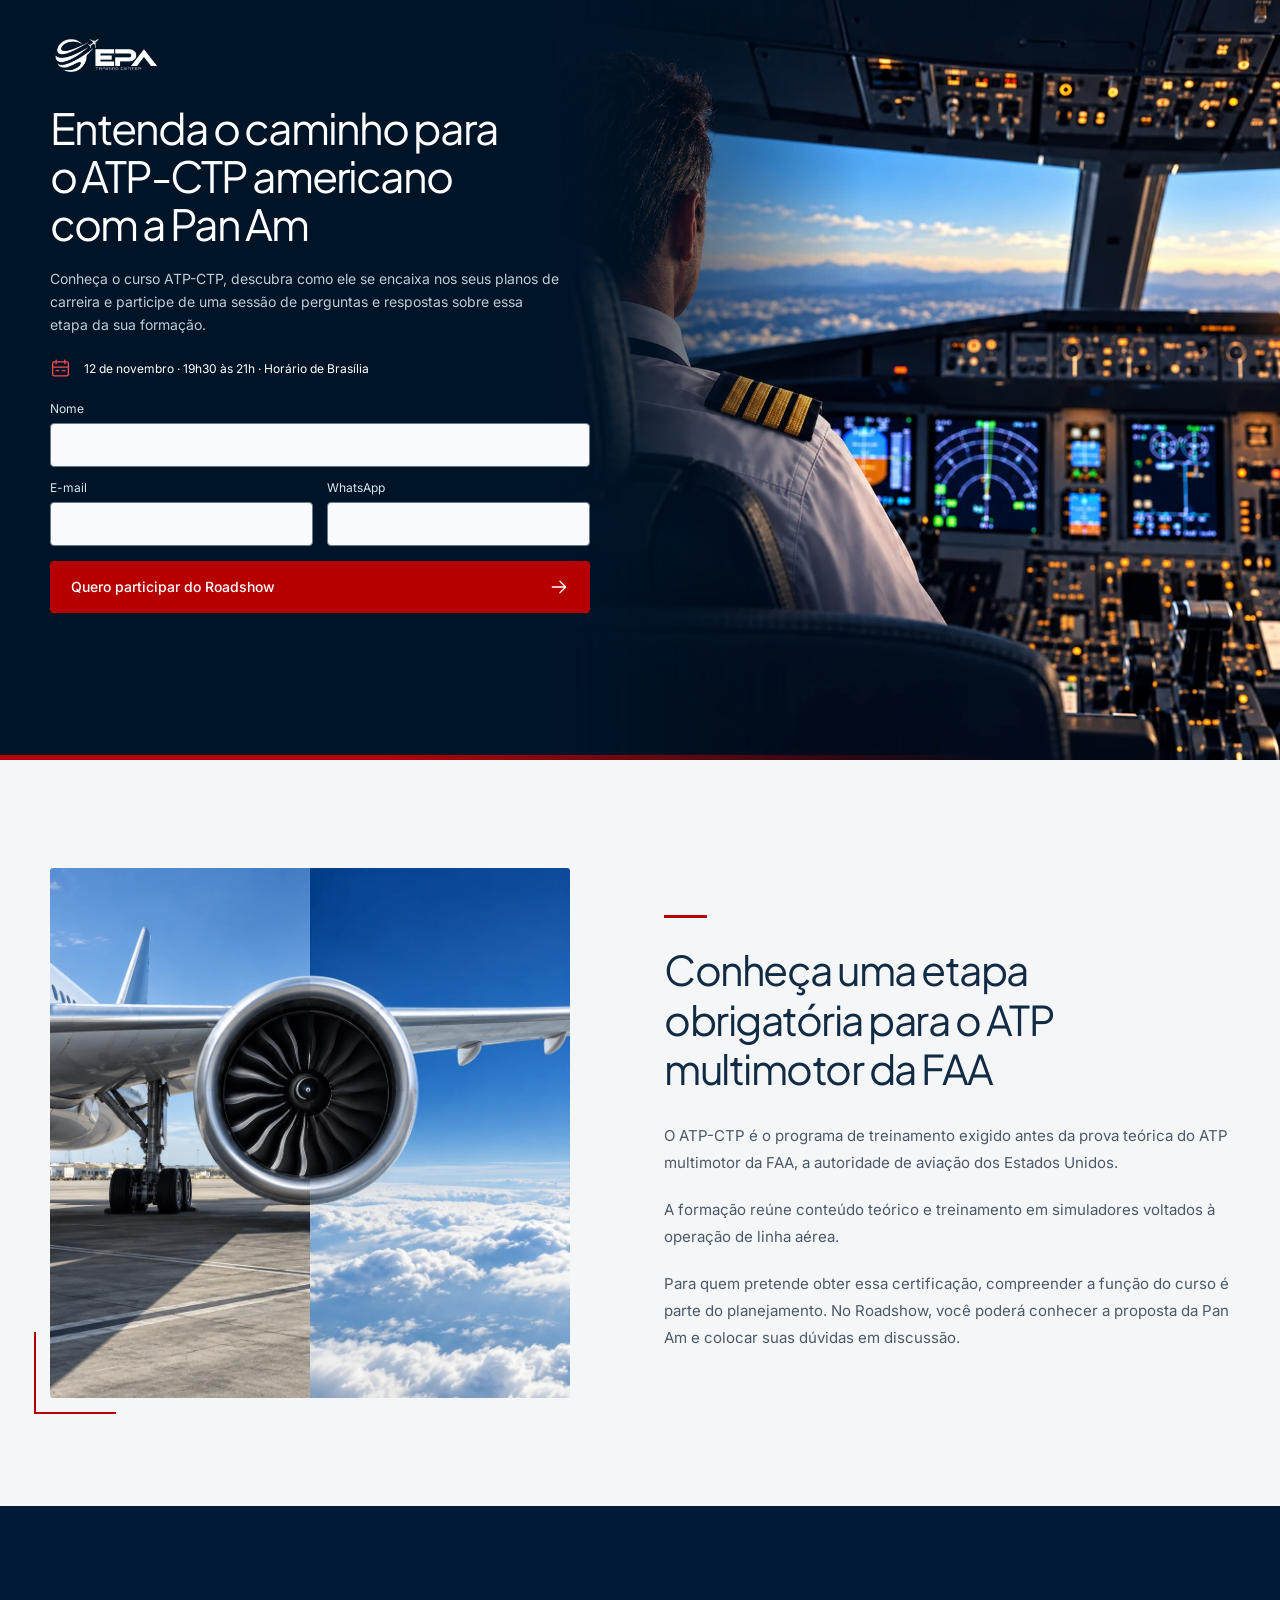
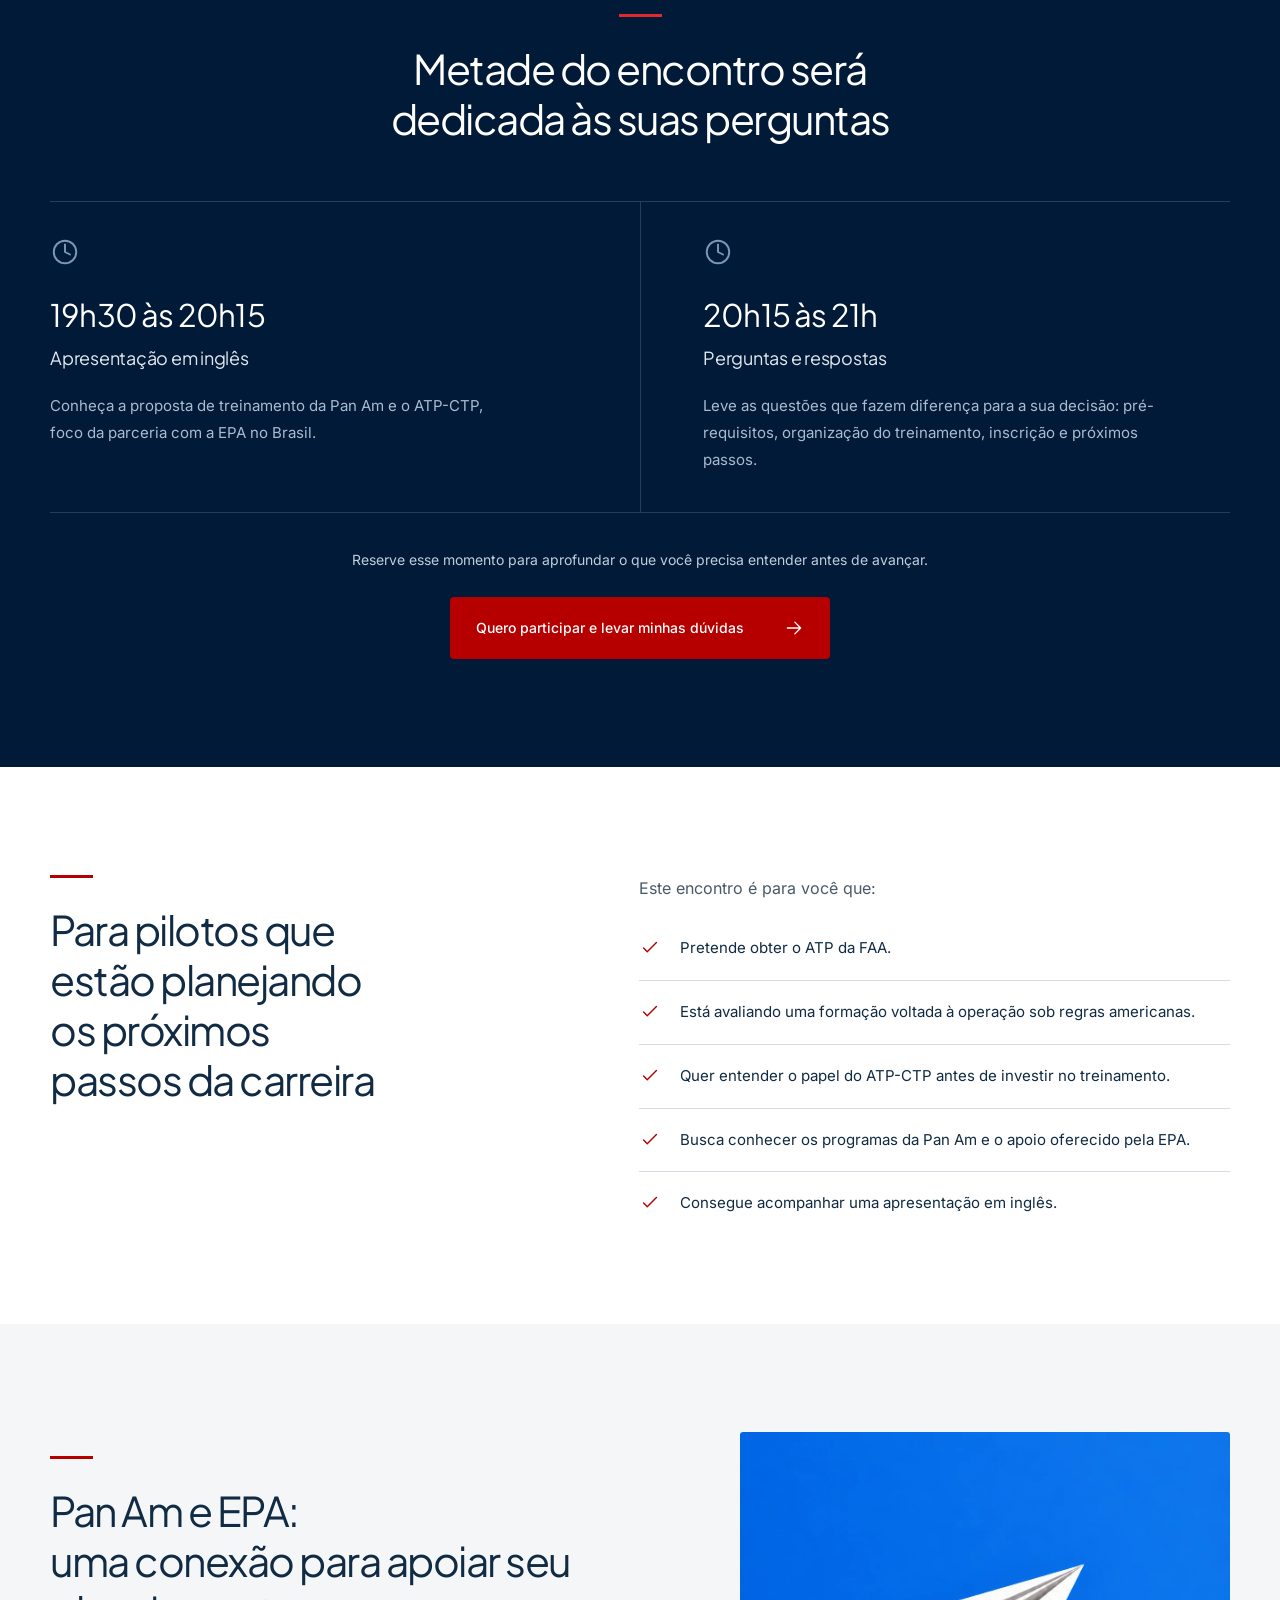
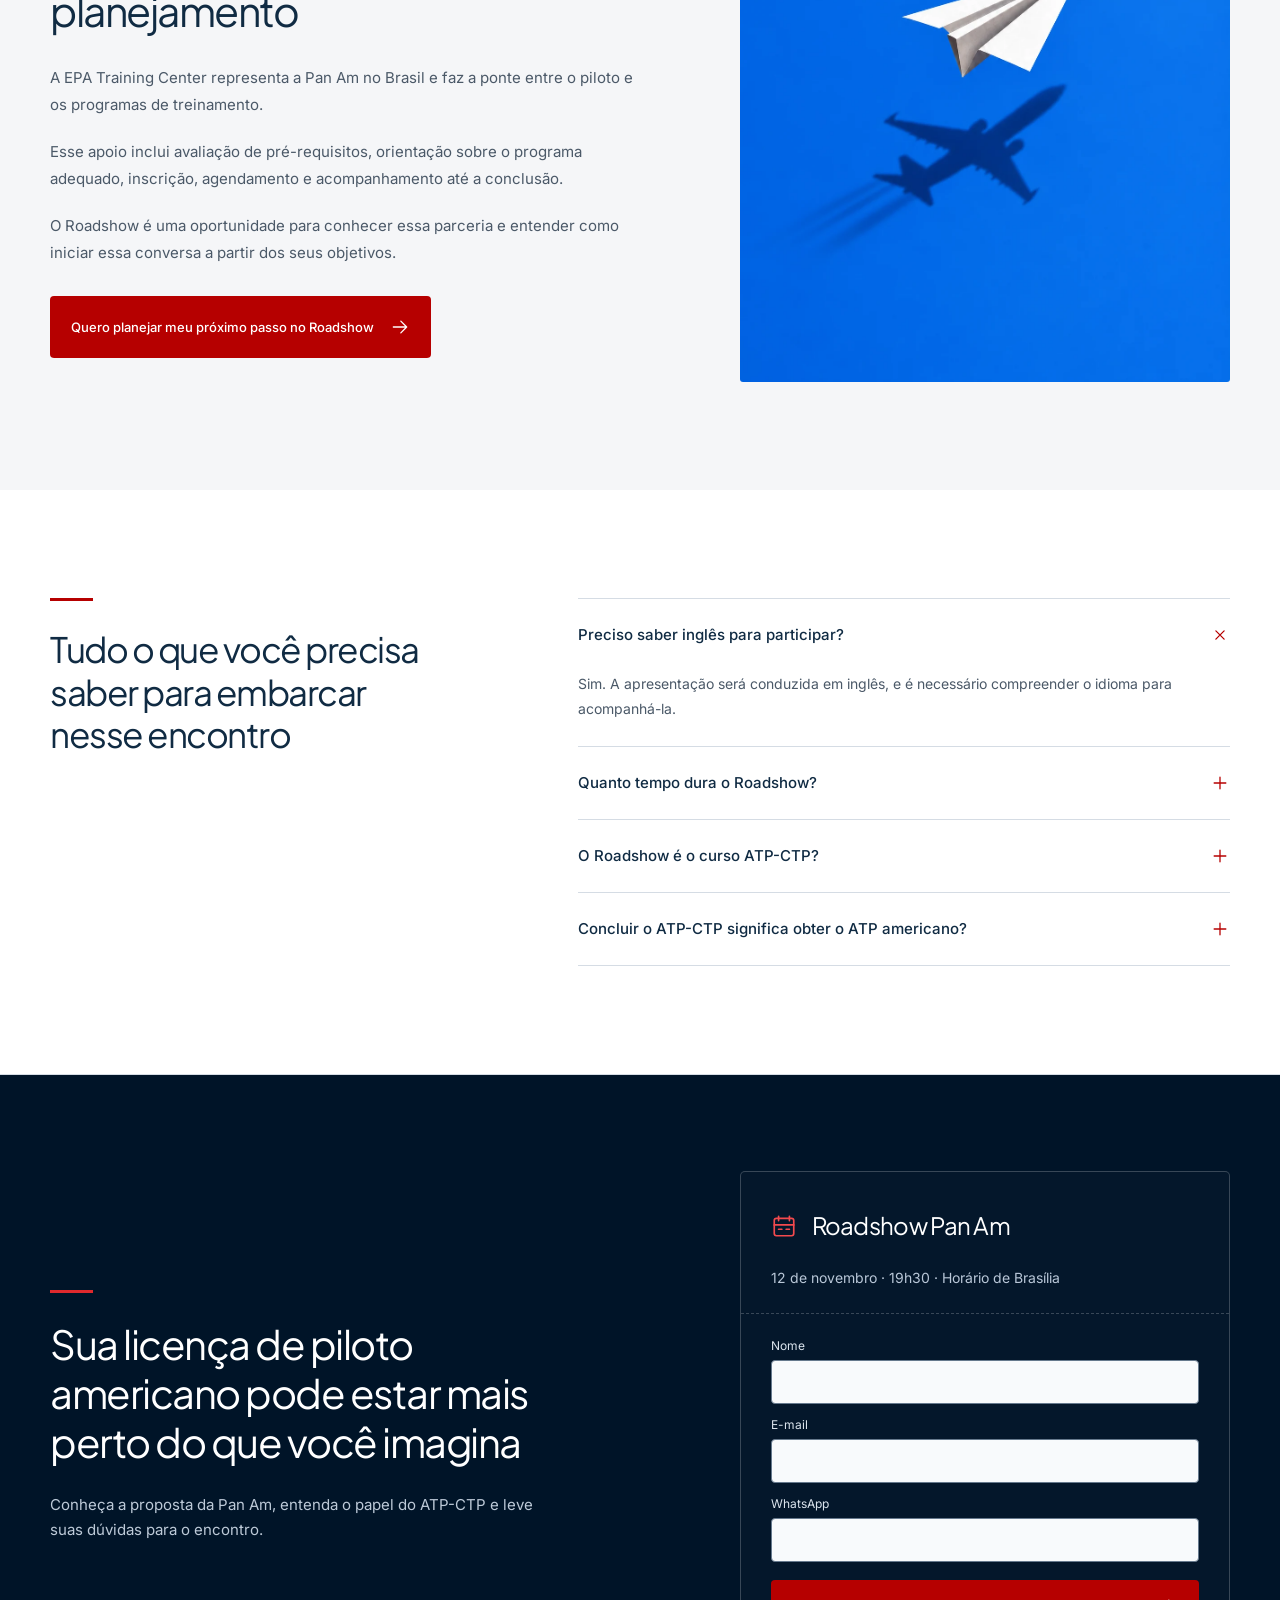
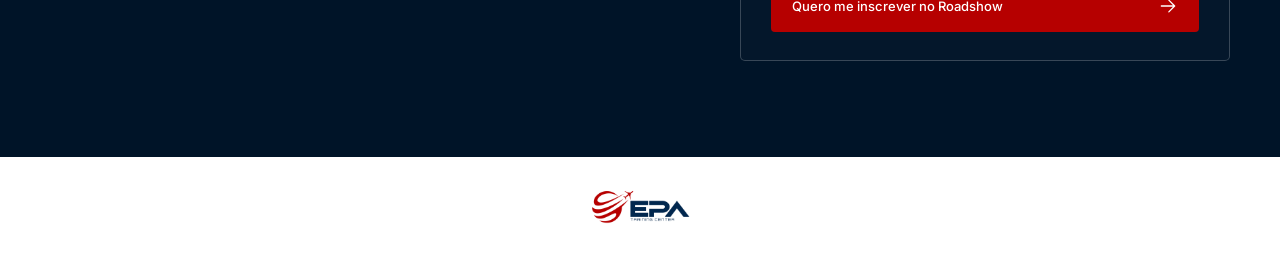
==== roadshow.html @ cd6e3869 "Publicar quiz EPA e página de inscrição para avaliação da equipe" ====
<!doctype html>
<html lang="pt-BR">
<head>
  <meta charset="utf-8">
  <meta name="viewport" content="width=device-width, initial-scale=1">
  <meta name="theme-color" content="#001a37">
  <title>Roadshow Pan Am | EPA Training Center</title>
  <meta name="description" content="Entenda o caminho para o ATP-CTP americano com a Pan Am. 12 de novembro · 19h30 às 21h · Horário de Brasília.">
  <meta property="og:title" content="Entenda o caminho para o ATP-CTP americano com a Pan Am">
  <meta property="og:description" content="12 de novembro · 19h30 às 21h · Horário de Brasília">
  <meta property="og:type" content="website">
  <meta property="og:url" content="https://prorpevee-cmyk.github.io/epa-quiz-pan-am/roadshow.html">
  <link rel="icon" type="image/svg+xml" href="epa-logo.svg">
  <link rel="preload" href="jakarta-400.ttf" as="font" type="font/ttf" crossorigin>
  <link rel="preload" href="inter-400.ttf" as="font" type="font/ttf" crossorigin>
  <link rel="stylesheet" href="styles.css">
</head>
<body>
  <svg class="sprite" xmlns="http://www.w3.org/2000/svg" aria-hidden="true"><defs>
    <symbol id="arrow" viewBox="0 0 24 24"><path d="M4 12h15M13 5l7 7-7 7"/></symbol>
    <symbol id="calendar" viewBox="0 0 24 24"><rect x="3" y="5" width="18" height="16" rx="2"/><path d="M7 3v4m10-4v4M3 11h18m-14 4h3m4 0h3"/></symbol>
    <symbol id="clock" viewBox="0 0 24 24"><circle cx="12" cy="12" r="9"/><path d="M12 6v6l4 2"/></symbol>
    <symbol id="check" viewBox="0 0 24 24"><path d="m5 12 4 4 10-10"/></symbol>
    <symbol id="plus" viewBox="0 0 24 24"><path d="M5 12h14M12 5v14"/></symbol>
  </defs></svg>
  <main>
    <section class="hero" aria-labelledby="headline">
      <div class="hero-photo"><img src="cockpit.webp" alt="Vista de uma cabine de comando com piloto e instrumentos de voo" width="1092" height="1441" fetchpriority="high"></div>
      <div class="container hero-inner">
        <div class="hero-copy">
          <img class="brand brand-light" src="epa-logo-white-preview.png" alt="EPA Training Center" width="380" height="150">
          <h1 id="headline">Entenda o caminho para o <span><span class="nowrap">ATP-CTP</span> americano</span> com a <span class="nowrap">Pan Am</span></h1>
          <p class="hero-description">Conheça o curso ATP-CTP, descubra como ele se encaixa nos seus planos de carreira e participe de uma sessão de perguntas e respostas sobre essa etapa da sua formação.</p>
          <p class="event-date"><svg class="icon"><use href="#calendar"/></svg><span>12 de novembro · 19h30 às 21h · Horário de Brasília</span></p>
          <form class="lead-form" id="inscricao" action="https://docs.google.com/forms/u/0/d/e/1FAIpQLSd_mEWwelUxUO0WeDU6Z1JNlZEQGnNBs6kuzPzQzsU3xW4K5w/formResponse" method="POST" accept-charset="UTF-8" aria-label="Inscrição no Roadshow Pan Am">
            <div class="form-field form-name"><label for="nome-inicio">Nome</label><input id="nome-inicio" name="entry.109192191" type="text" autocomplete="name" required maxlength="120"></div>
            <div class="form-field"><label for="email-inicio">E-mail</label><input id="email-inicio" name="entry.820249664" type="email" autocomplete="email" required maxlength="254"></div>
            <div class="form-field"><label for="whatsapp-inicio">WhatsApp</label><input id="whatsapp-inicio" name="entry.1115991251" type="tel" inputmode="tel" autocomplete="tel" required maxlength="24" pattern="[+0-9() .-]{10,24}" title="Informe seu WhatsApp com DDD."></div>
            <input type="hidden" name="fvv" value="1"><input type="hidden" name="pageHistory" value="0">
            <button class="button" type="submit">Quero participar do Roadshow<svg class="icon" aria-hidden="true"><use href="#arrow"/></svg></button>
          </form>
        </div>
      </div>
      <div class="hero-bottom" aria-hidden="true"></div>
    </section>

    <section class="intro section" aria-labelledby="atp-title">
      <div class="container intro-layout">
        <div class="intro-visual"><img src="engine.webp" alt="Composição de uma turbina de avião entre o pátio e o céu" width="1092" height="1441" loading="lazy"><span class="image-corner" aria-hidden="true"></span></div>
        <div class="intro-copy">
          <div class="red-line" aria-hidden="true"></div>
          <h2 id="atp-title">Conheça uma etapa obrigatória para o ATP multimotor da FAA</h2>
          <p>O ATP-CTP é o programa de treinamento exigido antes da prova teórica do ATP multimotor da FAA, a autoridade de aviação dos Estados Unidos.</p>
          <p>A formação reúne conteúdo teórico e treinamento em simuladores voltados à operação de linha aérea.</p>
          <p>Para quem pretende obter essa certificação, compreender a função do curso é parte do planejamento. No Roadshow, você poderá conhecer a proposta da Pan Am e colocar suas dúvidas em discussão.</p>
        </div>
      </div>
    </section>

    <section class="agenda section" aria-labelledby="agenda-title">
      <div class="container">
        <div class="section-head"><div class="red-line" aria-hidden="true"></div><h2 id="agenda-title">Metade do encontro será<br class="desktop-break"> dedicada às suas perguntas</h2></div>
        <div class="agenda-grid">
          <article class="agenda-item">
            <svg class="agenda-icon icon"><use href="#clock"/></svg>
            <h3><span class="time">19h30 às 20h15</span><span class="separator"> · </span><span class="agenda-label">Apresentação em inglês</span></h3>
            <p>Conheça a proposta de treinamento da Pan Am e o ATP-CTP, foco da parceria com a EPA no Brasil.</p>
          </article>
          <article class="agenda-item">
            <svg class="agenda-icon icon"><use href="#clock"/></svg>
            <h3><span class="time">20h15 às 21h</span><span class="separator"> · </span><span class="agenda-label">Perguntas e respostas</span></h3>
            <p>Leve as questões que fazem diferença para a sua decisão: pré-requisitos, organização do treinamento, inscrição e próximos passos.</p>
          </article>
        </div>
        <div class="agenda-bottom"><p>Reserve esse momento para aprofundar o que você precisa entender antes de avançar.</p><a class="button" href="#inscricao">Quero participar e levar minhas dúvidas <svg class="icon"><use href="#arrow"/></svg></a></div>
      </div>
    </section>

    <section class="audience section" aria-labelledby="audience-title">
      <div class="container audience-layout">
        <div class="audience-heading"><div class="red-line" aria-hidden="true"></div><h2 id="audience-title">Para pilotos que estão planejando os próximos passos da carreira</h2></div>
        <div class="audience-list"><p class="list-intro">Este encontro é para você que:</p><ul>
          <li><svg class="icon"><use href="#check"/></svg><span>Pretende obter o ATP da FAA.</span></li>
          <li><svg class="icon"><use href="#check"/></svg><span>Está avaliando uma formação voltada à operação sob regras americanas.</span></li>
          <li><svg class="icon"><use href="#check"/></svg><span>Quer entender o papel do ATP-CTP antes de investir no treinamento.</span></li>
          <li><svg class="icon"><use href="#check"/></svg><span>Busca conhecer os programas da Pan Am e o apoio oferecido pela EPA.</span></li>
          <li><svg class="icon"><use href="#check"/></svg><span>Consegue acompanhar uma apresentação em inglês.</span></li>
        </ul></div>
      </div>
    </section>

    <section class="partnership section" aria-labelledby="partnership-title">
      <div class="container partnership-layout">
        <div class="partnership-copy"><div class="red-line" aria-hidden="true"></div><h2 id="partnership-title">Pan Am e EPA:<br> uma conexão para apoiar seu planejamento</h2>
          <p>A EPA Training Center representa a Pan Am no Brasil e faz a ponte entre o piloto e os programas de treinamento.</p>
          <p>Esse apoio inclui avaliação de pré-requisitos, orientação sobre o programa adequado, inscrição, agendamento e acompanhamento até a conclusão.</p>
          <p>O Roadshow é uma oportunidade para conhecer essa parceria e entender como iniciar essa conversa a partir dos seus objetivos.</p>
          <a class="button" href="#inscricao">Quero planejar meu próximo passo no Roadshow <svg class="icon"><use href="#arrow"/></svg></a>
        </div>
        <div class="partnership-art"><img src="paper-plane.webp" alt="Avião de papel projetando a sombra de uma aeronave, em fundo azul" width="1092" height="1441" loading="lazy"></div>
      </div>
    </section>

    <section class="faq section" aria-labelledby="faq-title"><div class="container faq-layout">
      <div class="faq-heading"><div class="red-line" aria-hidden="true"></div><h2 id="faq-title">Tudo o que você precisa saber para embarcar nesse encontro</h2></div>
      <div class="faq-list">
        <details open><summary>Preciso saber inglês para participar?<svg class="icon"><use href="#plus"/></svg></summary><div class="answer"><p>Sim. A apresentação será conduzida em inglês, e é necessário compreender o idioma para acompanhá-la.</p></div></details>
        <details><summary>Quanto tempo dura o Roadshow?<svg class="icon"><use href="#plus"/></svg></summary><div class="answer"><p>O encontro terá 1h30 de duração: 45 minutos de apresentação e 45 minutos de perguntas e respostas. Será no dia 12 de novembro, das 19h30 às 21h, no horário de Brasília.</p></div></details>
        <details><summary>O Roadshow é o curso ATP-CTP?<svg class="icon"><use href="#plus"/></svg></summary><div class="answer"><p>O Roadshow é um encontro de apresentação e esclarecimento de dúvidas. O ATP-CTP é uma formação própria, com inscrição e programação específicas.</p></div></details>
        <details><summary>Concluir o ATP-CTP significa obter o ATP americano?<svg class="icon"><use href="#plus"/></svg></summary><div class="answer"><p>A conclusão do ATP-CTP cumpre um requisito para realizar a prova teórica do ATP multimotor. A obtenção da certificação envolve outras exigências e etapas.</p></div></details>
      </div>
    </div></section>

    <section class="closing section" aria-labelledby="closing-title"><div class="container closing-layout">
      <div class="closing-copy"><div class="red-line" aria-hidden="true"></div><h2 id="closing-title">Sua licença de piloto americano pode estar mais perto do que você imagina</h2><p>Conheça a proposta da Pan Am, entenda o papel do ATP-CTP e leve suas dúvidas para o encontro.</p></div>
      <div class="ticket"><div class="ticket-top"><svg class="icon"><use href="#calendar"/></svg><h3>Roadshow Pan Am</h3></div><p class="ticket-date">12 de novembro · 19h30 · Horário de Brasília</p><div class="ticket-perforation" aria-hidden="true"></div><form class="lead-form" id="inscricao-final" action="https://docs.google.com/forms/u/0/d/e/1FAIpQLSd_mEWwelUxUO0WeDU6Z1JNlZEQGnNBs6kuzPzQzsU3xW4K5w/formResponse" method="POST" accept-charset="UTF-8" aria-label="Inscrição no Roadshow Pan Am">
            <div class="form-field form-name"><label for="nome-fim">Nome</label><input id="nome-fim" name="entry.109192191" type="text" autocomplete="name" required maxlength="120"></div>
            <div class="form-field"><label for="email-fim">E-mail</label><input id="email-fim" name="entry.820249664" type="email" autocomplete="email" required maxlength="254"></div>
            <div class="form-field"><label for="whatsapp-fim">WhatsApp</label><input id="whatsapp-fim" name="entry.1115991251" type="tel" inputmode="tel" autocomplete="tel" required maxlength="24" pattern="[+0-9() .-]{10,24}" title="Informe seu WhatsApp com DDD."></div>
            <input type="hidden" name="fvv" value="1"><input type="hidden" name="pageHistory" value="0">
            <button class="button" type="submit">Quero me inscrever no Roadshow<svg class="icon" aria-hidden="true"><use href="#arrow"/></svg></button>
          </form></div>
    </div></section>
  </main>
  <footer><div class="container"><img class="footer-logo" src="epa-logo.png" alt="EPA Training Center" width="790" height="224"></div></footer>
  <script src="app.js"></script>
</body>
</html>
---- styles.css ----
@font-face{font-family:Jakarta;src:url('jakarta-400.ttf') format('truetype');font-weight:400;font-display:swap}
@font-face{font-family:Jakarta;src:url('jakarta-500.ttf') format('truetype');font-weight:500;font-display:swap}
@font-face{font-family:Jakarta;src:url('jakarta-600.ttf') format('truetype');font-weight:600;font-display:swap}
@font-face{font-family:Inter;src:url('inter-400.ttf') format('truetype');font-weight:400;font-display:swap}
@font-face{font-family:Inter;src:url('inter-500.ttf') format('truetype');font-weight:500;font-display:swap}
:root{--navy:#00264f;--deep:#001a37;--night:#001428;--red:#b60000;--red-bright:#df292d;--paper:#f5f6f8;--ink:#102b43;--body:#4b5968;--hair:#d5dce4;--display:Jakarta,Arial,sans-serif;--body-font:Inter,Arial,sans-serif}
*{box-sizing:border-box}html{scroll-behavior:smooth;scroll-padding-top:32px}body{margin:0;color:var(--ink);font:400 16px/1.7 var(--body-font);background:var(--paper);-webkit-font-smoothing:antialiased}img{display:block;max-width:100%;height:auto}button,a{-webkit-tap-highlight-color:transparent}a{color:inherit}button{font:inherit}h1,h2,h3,p{margin:0}h1,h2,h3{font-family:var(--display);font-weight:400}h2{font-size:clamp(29px,3.2vw,42px);line-height:1.22;letter-spacing:-1.5px}p+p{margin-top:20px}.container{width:min(1180px,calc(100% - 96px));margin-inline:auto}.section{padding-block:108px}.icon{width:24px;height:24px;fill:none;stroke:currentColor;stroke-width:1.55;stroke-linecap:round;stroke-linejoin:round;flex:none}.sprite{position:absolute;width:0;height:0;overflow:hidden}.red-line{width:43px;height:3px;background:var(--red);margin-bottom:27px}.button{display:inline-flex;align-items:center;justify-content:space-between;gap:28px;max-width:100%;padding:20px 25px;border:1px solid transparent;border-radius:4px;background:var(--red);color:white;text-decoration:none;font:500 14px/1.45 var(--body-font);transition:background .2s,transform .2s;min-height:60px;cursor:pointer}.button:hover{background:#d2171c;transform:translateY(-2px)}.button .icon{width:20px;height:20px}a:focus-visible,button:focus-visible,summary:focus-visible{outline:3px solid #3d86d6;outline-offset:6px}
.hero{position:relative;isolation:isolate;min-height:760px;background:var(--night);color:white;overflow:hidden}.hero-photo{position:absolute;inset:0 0 0 55%;z-index:-1}.hero-photo img{width:100%;height:100%;object-fit:cover;object-position:55% 48%}.hero-inner{padding-block:44px 66px}.hero-copy{width:49%;max-width:590px}.brand{width:160px;height:61px;object-fit:contain;object-position:left center;margin-left:-14px;margin-bottom:50px}.hero h1{font-size:clamp(36px,4.05vw,54px);line-height:1.12;letter-spacing:-2px;max-width:570px}.hero h1 span{color:#fff}.hero-description{color:#c1cbd6;margin-top:25px;font-size:16px;line-height:1.7;max-width:510px}.event-date{display:flex;align-items:center;gap:13px;margin:29px 0 27px;font-size:13px;line-height:1.6;max-width:500px;color:#fff}.event-date .icon{color:#f34a4e;width:21px}.hero .button{min-width:330px}.hero-bottom{position:absolute;bottom:0;left:0;width:55%;height:5px;background:var(--red)}
.intro{background:var(--paper)}.intro-layout{display:grid;grid-template-columns:.92fr 1fr;gap:94px;align-items:center}.intro-visual{height:530px;position:relative}.intro-visual img{width:100%;height:100%;object-fit:cover;object-position:center 56%;border-radius:3px}.image-corner{position:absolute;bottom:-16px;left:-16px;width:82px;height:82px;border-bottom:2px solid var(--red);border-left:2px solid var(--red)}.intro-copy h2{margin-bottom:28px}.intro-copy p{color:var(--body);font-size:15px;line-height:1.8}
.agenda{background:var(--deep);color:white}.section-head{text-align:center}.section-head .red-line{margin-inline:auto;background:var(--red-bright)}.section-head h2{max-width:800px;margin-inline:auto}.agenda-grid{display:grid;grid-template-columns:1fr 1fr;gap:0;margin-top:57px;border-top:1px solid #ffffff28;border-bottom:1px solid #ffffff28}.agenda-item{padding:35px 50px 39px 0}.agenda-item+.agenda-item{padding-left:62px;padding-right:0;border-left:1px solid #ffffff28}.agenda-icon{color:#7798ba;width:30px;height:30px;margin-bottom:20px}.time{display:block;font-size:31px;letter-spacing:-.8px;line-height:1.3;color:white}.separator{position:absolute;width:1px;height:1px;overflow:hidden;clip-path:inset(50%)}.agenda-label{display:block;font-size:18px;margin-top:8px;letter-spacing:-.25px;color:#e0e7ee}.agenda-item p{color:#aabbd0;font-size:15px;line-height:1.8;max-width:460px;margin-top:18px}.agenda-bottom{text-align:center;margin-top:35px}.agenda-bottom p{font-size:14px;color:#c0cddd;margin-bottom:25px}.agenda-bottom .button{min-width:380px}
.audience{background:white}.audience-layout{display:grid;grid-template-columns:.9fr 1.1fr;gap:105px;align-items:start}.audience-heading h2{max-width:420px}.list-intro{color:var(--body);font-size:16px;margin:0 0 15px}.audience-list ul{list-style:none;margin:0;padding:0}.audience-list li{display:flex;align-items:flex-start;gap:19px;padding:19px 0;border-bottom:1px solid var(--hair);font-size:15px;line-height:1.65}.audience-list li:last-child{border-bottom:0;padding-bottom:0}.audience-list .icon{color:var(--red);width:22px;height:22px;margin-top:1px}
.partnership{background:var(--paper)}.partnership-layout{display:grid;grid-template-columns:1.1fr .9fr;gap:90px;align-items:center}.partnership-copy h2{margin-bottom:28px}.partnership-copy p{font-size:15px;line-height:1.8;color:var(--body)}.partnership-copy .button{margin-top:30px;padding-inline:20px;gap:16px;font-size:13px}.partnership-art{height:550px;overflow:hidden;border-radius:3px}.partnership-art img{height:100%;width:100%;object-fit:cover;object-position:center}
.faq{background:white;border-bottom:1px solid var(--hair)}.faq-layout{display:grid;grid-template-columns:.8fr 1.2fr;gap:94px}.faq h2{font-size:35px}.faq-list details{border-bottom:1px solid var(--hair)}.faq-list details:first-child{border-top:1px solid var(--hair)}summary{display:flex;justify-content:space-between;align-items:center;list-style:none;gap:25px;padding:24px 0;font-size:15px;line-height:1.6;font-weight:500;cursor:pointer}summary::-webkit-details-marker{display:none}summary .icon{width:20px;height:20px;color:var(--red);transition:transform .2s}details[open] summary .icon{transform:rotate(45deg)}.answer{padding:0 42px 25px 0}.answer p{font-size:14px;line-height:1.8;color:var(--body)}
.closing{background:var(--night);color:#fff;padding-block:96px}.closing-layout{display:grid;grid-template-columns:1.1fr .9fr;align-items:center;gap:90px}.closing .red-line{background:var(--red-bright)}.closing h2{font-size:40px}.closing-copy p{font-size:15px;color:#bdcad8;margin-top:25px;max-width:490px}.ticket{padding:33px 30px 28px;border:1px solid #ffffff35;border-radius:5px;position:relative;background:#ffffff04}.ticket-top{display:flex;align-items:center;gap:15px}.ticket-top>.icon{color:#f34a4e;width:26px;height:26px}.ticket h3{font-size:24px;letter-spacing:-.7px}.ticket-date{font-size:14px;color:#b9c7d8;margin-top:19px;max-width:290px;line-height:1.8}.ticket-perforation{border-top:1px dashed #ffffff35;margin:28px -30px}.ticket .button{width:100%;font-size:13px;padding:19px 17px;gap:10px}.registration-button[aria-disabled=true]{cursor:default}.registration-button[aria-disabled=true]:hover{background:var(--red);transform:none}footer{background:white;padding:30px 0}footer .container{display:flex;justify-content:center}.footer-logo{width:135px}
@media(min-width:1600px){.hero-inner{padding-top:55px;padding-bottom:90px}.hero{min-height:820px}.hero h1{font-size:57px}.hero-photo{left:53%}.hero-bottom{width:53%}}
@media(max-width:1100px){.container{width:calc(100% - 64px)}.hero h1{font-size:43px}.hero-copy{width:49%}.hero{min-height:750px}.brand{margin-bottom:40px}.intro-layout,.partnership-layout,.closing-layout{gap:55px}.audience-layout,.faq-layout{gap:55px}.section{padding-block:82px}.intro-visual{height:510px}.agenda-item+.agenda-item{padding-left:40px}.partnership-copy .button{font-size:12px}.closing h2{font-size:35px}.ticket{padding-inline:22px}.ticket-perforation{margin-inline:-22px}.ticket h3{font-size:21px}}
@media(max-width:760px){.container{width:calc(100% - 42px)}.section{padding-block:62px}h2{font-size:31px;letter-spacing:-1.1px}.hero{min-height:auto;display:flex;flex-direction:column}.hero-inner{order:0;padding-block:25px 40px}.hero-photo{position:relative;order:1;inset:auto;z-index:0;height:330px;width:100%}.hero-photo img{object-position:50% 48%}.hero-copy{width:100%;max-width:none}.brand{width:140px;height:55px;margin-left:-12px;margin-bottom:32px}.hero h1{font-size:40px;line-height:1.14;letter-spacing:-1.7px;max-width:540px}.hero-description{font-size:15px;margin-top:22px;max-width:570px}.event-date{font-size:12px;margin:25px 0;gap:11px;max-width:350px}.hero .button{min-width:0;width:100%;max-width:450px;font-size:14px}.hero-bottom{width:100%;z-index:1;height:4px}.intro-layout{grid-template-columns:1fr;gap:40px}.intro-copy{order:0}.intro-visual{order:1;height:370px;margin-left:12px}.intro-visual img{object-position:50% 57%}.intro-copy p{font-size:15px}.red-line{margin-bottom:22px}.intro-copy h2{margin-bottom:24px}.section-head{text-align:left}.section-head .red-line{margin-left:0}.desktop-break{display:none}.agenda-grid{margin-top:32px;grid-template-columns:1fr}.agenda-item{padding:28px 0}.agenda-item+.agenda-item{padding:28px 0;border-left:0;border-top:1px solid #ffffff28}.agenda-icon{margin-bottom:14px;width:26px;height:26px}.time{font-size:29px}.agenda-label{font-size:17px}.agenda-item p{font-size:14px;max-width:none}.agenda-bottom{text-align:left;margin-top:26px}.agenda-bottom p{font-size:14px}.agenda-bottom .button{min-width:0;width:100%;font-size:13px;gap:14px;padding-inline:19px}.audience-layout{grid-template-columns:1fr;gap:30px}.audience-heading h2{max-width:500px}.audience-list li{font-size:14px;gap:15px;padding-block:17px}.partnership-layout{grid-template-columns:1fr;gap:36px}.partnership-copy .button{width:100%;font-size:13px}.partnership-art{height:350px}.partnership-art img{object-position:center 43%}.faq-layout{grid-template-columns:1fr;gap:30px}.faq h2{font-size:31px;max-width:480px}summary{font-size:14px;padding:22px 0;gap:20px}.answer{padding-right:15px}.closing-layout{grid-template-columns:1fr;gap:34px}.closing h2{font-size:32px}.closing-copy p{font-size:15px}.ticket{padding:28px 24px}.ticket h3{font-size:24px}.ticket-date{max-width:none}.ticket-perforation{margin-inline:-24px}.ticket .button{font-size:13px}footer{padding-block:25px}}
@media(max-width:370px){.hero h1{font-size:35px}.container{width:calc(100% - 36px)}.button{gap:15px;padding-inline:18px}.ticket{padding-inline:18px}.ticket .button{font-size:12px}.ticket-perforation{margin-inline:-18px}.agenda-bottom .button{font-size:12px}}
/* Blend the cockpit into the same navy field as the headline. */
.hero-photo{left:43%;-webkit-mask-image:linear-gradient(to right,transparent 0%,rgba(0,0,0,.12) 8%,rgba(0,0,0,.55) 22%,#000 43%);mask-image:linear-gradient(to right,transparent 0%,rgba(0,0,0,.12) 8%,rgba(0,0,0,.55) 22%,#000 43%)}
.hero-bottom{width:100%;background:linear-gradient(to right,var(--red) 0%,var(--red) 30%,transparent 78%)}
@media(max-width:760px){.hero-photo{left:auto;margin-top:-18px;height:348px;-webkit-mask-image:linear-gradient(to bottom,transparent 0%,#000 30%);mask-image:linear-gradient(to bottom,transparent 0%,#000 30%)}.hero-bottom{background:var(--red)}}
h1,h2{text-wrap:balance}.nowrap{white-space:nowrap}
@media(prefers-reduced-motion:reduce){html{scroll-behavior:auto}*,*:before,*:after{transition:none!important}}

/* Forms share the same visual treatment at both registration points. */
.lead-form{display:grid;grid-template-columns:1fr 1fr;gap:12px 14px;max-width:540px;scroll-margin-top:30px;text-align:left}
.form-field{display:flex;flex-direction:column;gap:5px;min-width:0}.form-name,.lead-form>.button{grid-column:1/-1}
.form-field label{font-size:12px;line-height:1.5;color:#dce5ee}
.form-field input{width:100%;min-width:0;height:44px;padding:10px 13px;border:1px solid #66798d;border-radius:4px;background:#f8fafc;color:var(--night);font:400 16px/1.4 var(--body-font);transition:border-color .2s,box-shadow .2s}
.form-field input:focus{outline:none;border-color:#a6d2ff;box-shadow:0 0 0 3px #a6d2ff40}
.lead-form>.button{width:100%;min-width:0;min-height:52px;padding:14px 20px;margin-top:3px;max-width:none}
.hero-inner{padding-block:30px 38px}.hero .brand{width:140px;height:52px;margin-bottom:22px}.hero h1{font-size:clamp(36px,3.35vw,46px);line-height:1.12}.hero-description{font-size:14px;line-height:1.65;margin-top:19px}.hero .event-date{margin:20px 0;font-size:12px}
.ticket .lead-form{grid-template-columns:1fr}.ticket .lead-form>.button{margin-top:6px}.ticket-perforation{margin-block:23px}
@media(max-width:760px){.hero-inner{padding-block:24px 32px}.hero .brand{width:125px;height:48px;margin-bottom:24px}.hero h1{font-size:36px}.hero-description{font-size:14px}.lead-form{max-width:none}.hero .button{max-width:none}.hero .event-date{margin:20px 0}.form-field input{height:46px}}
@media(max-width:480px){.lead-form{grid-template-columns:1fr;gap:10px}.hero h1{font-size:33px}.hero .brand{width:118px;height:44px;margin-bottom:20px}}
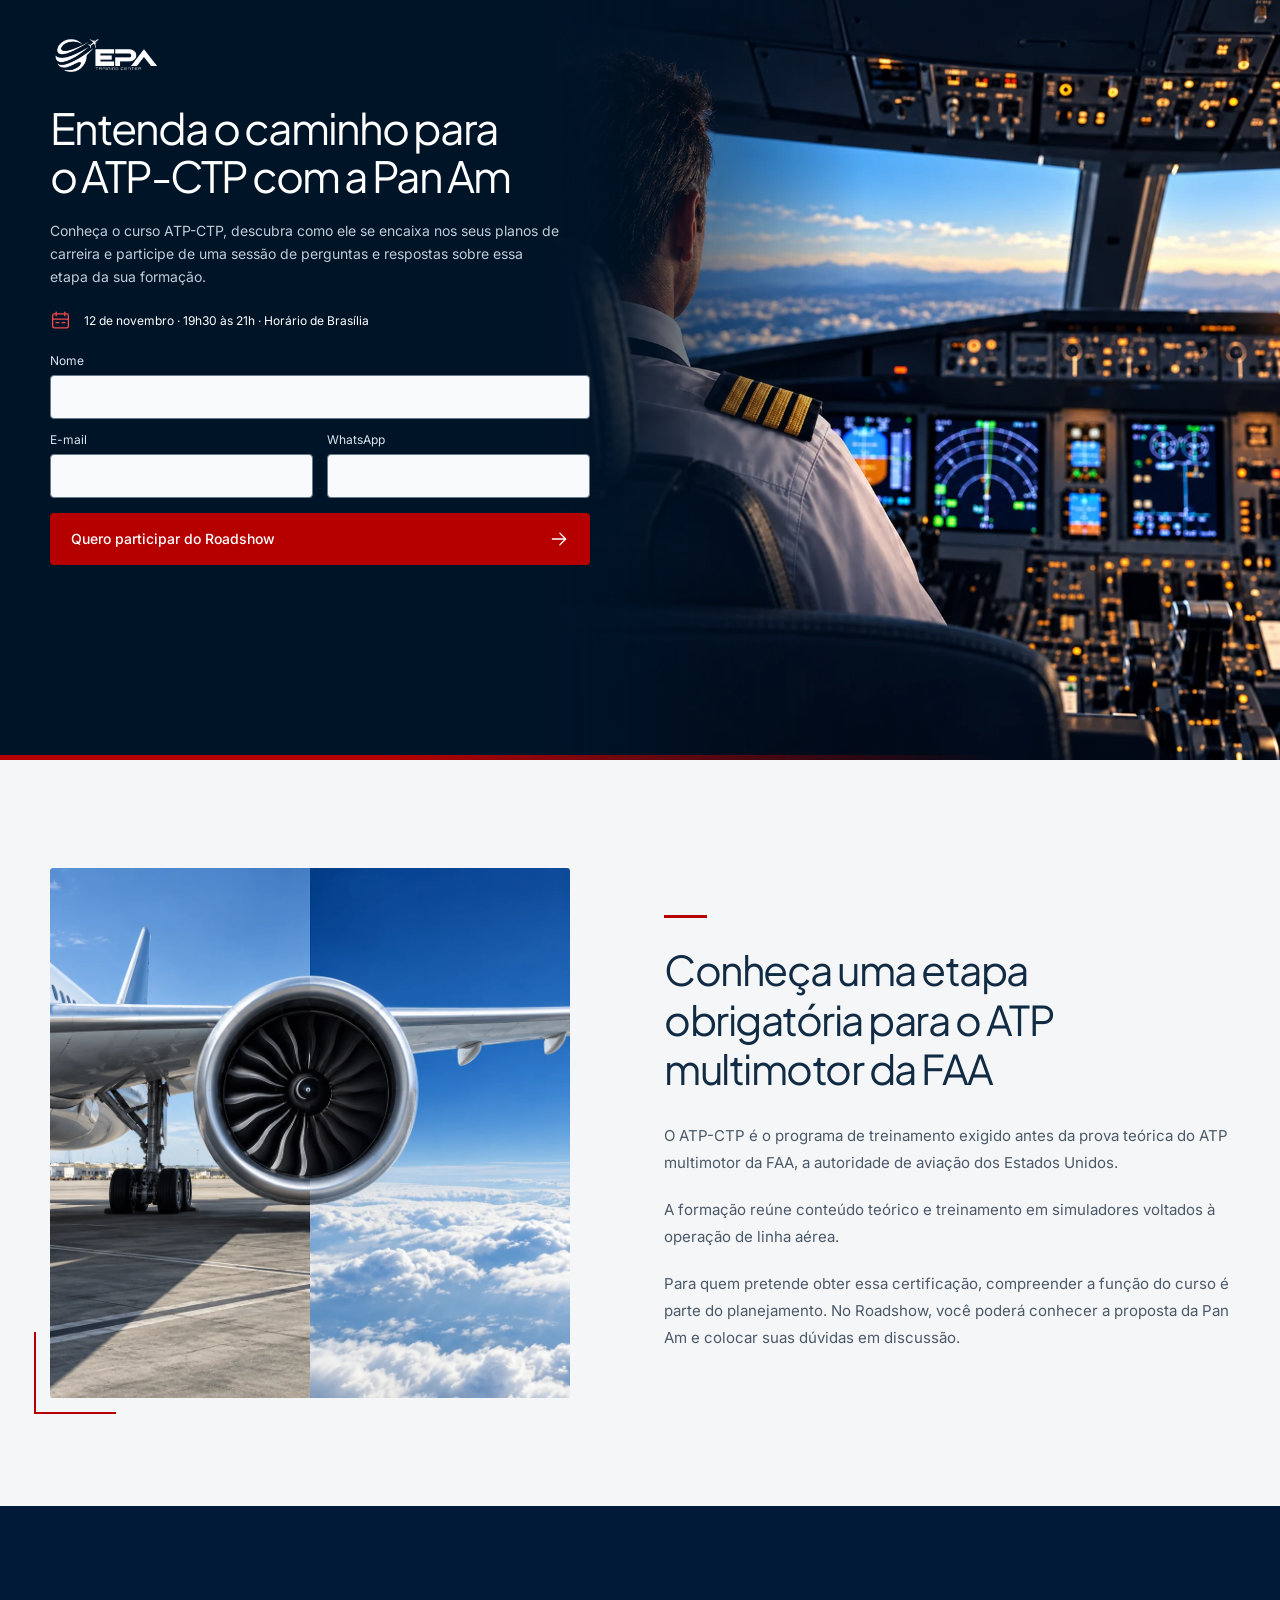
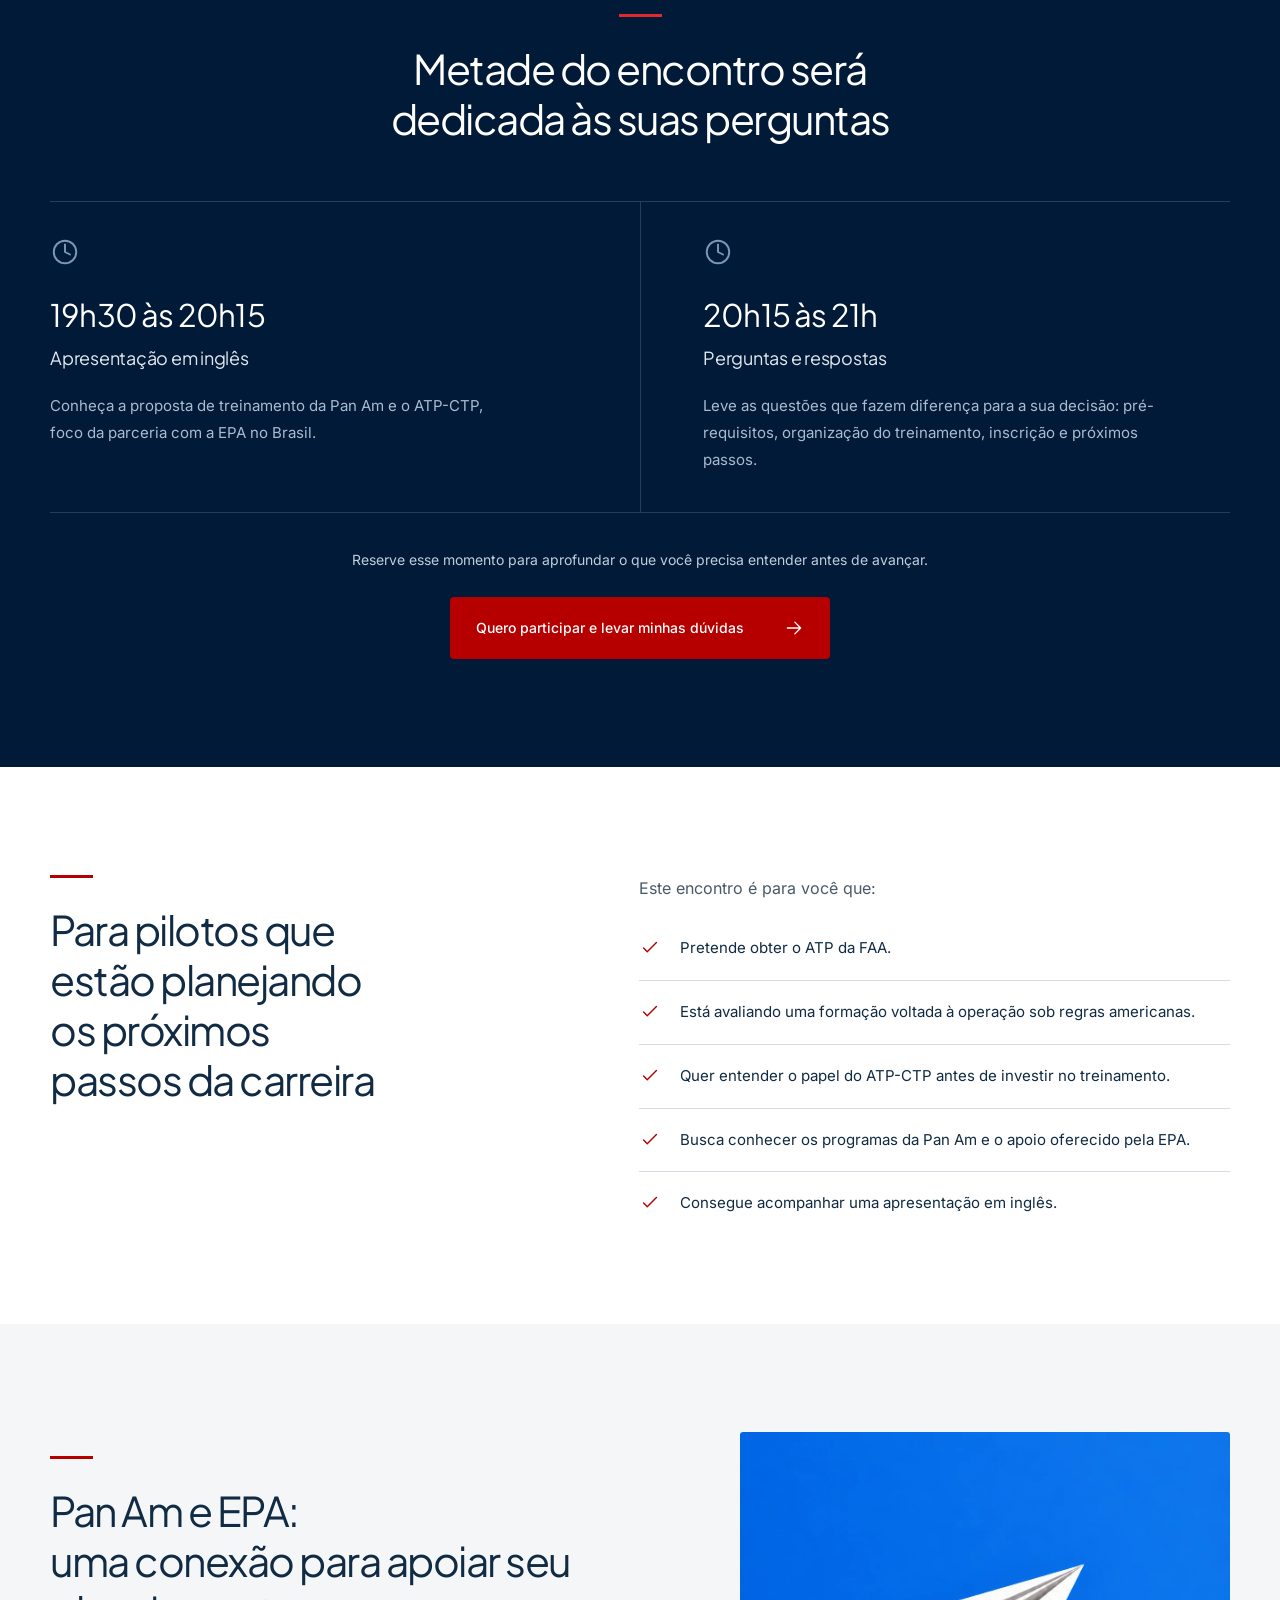
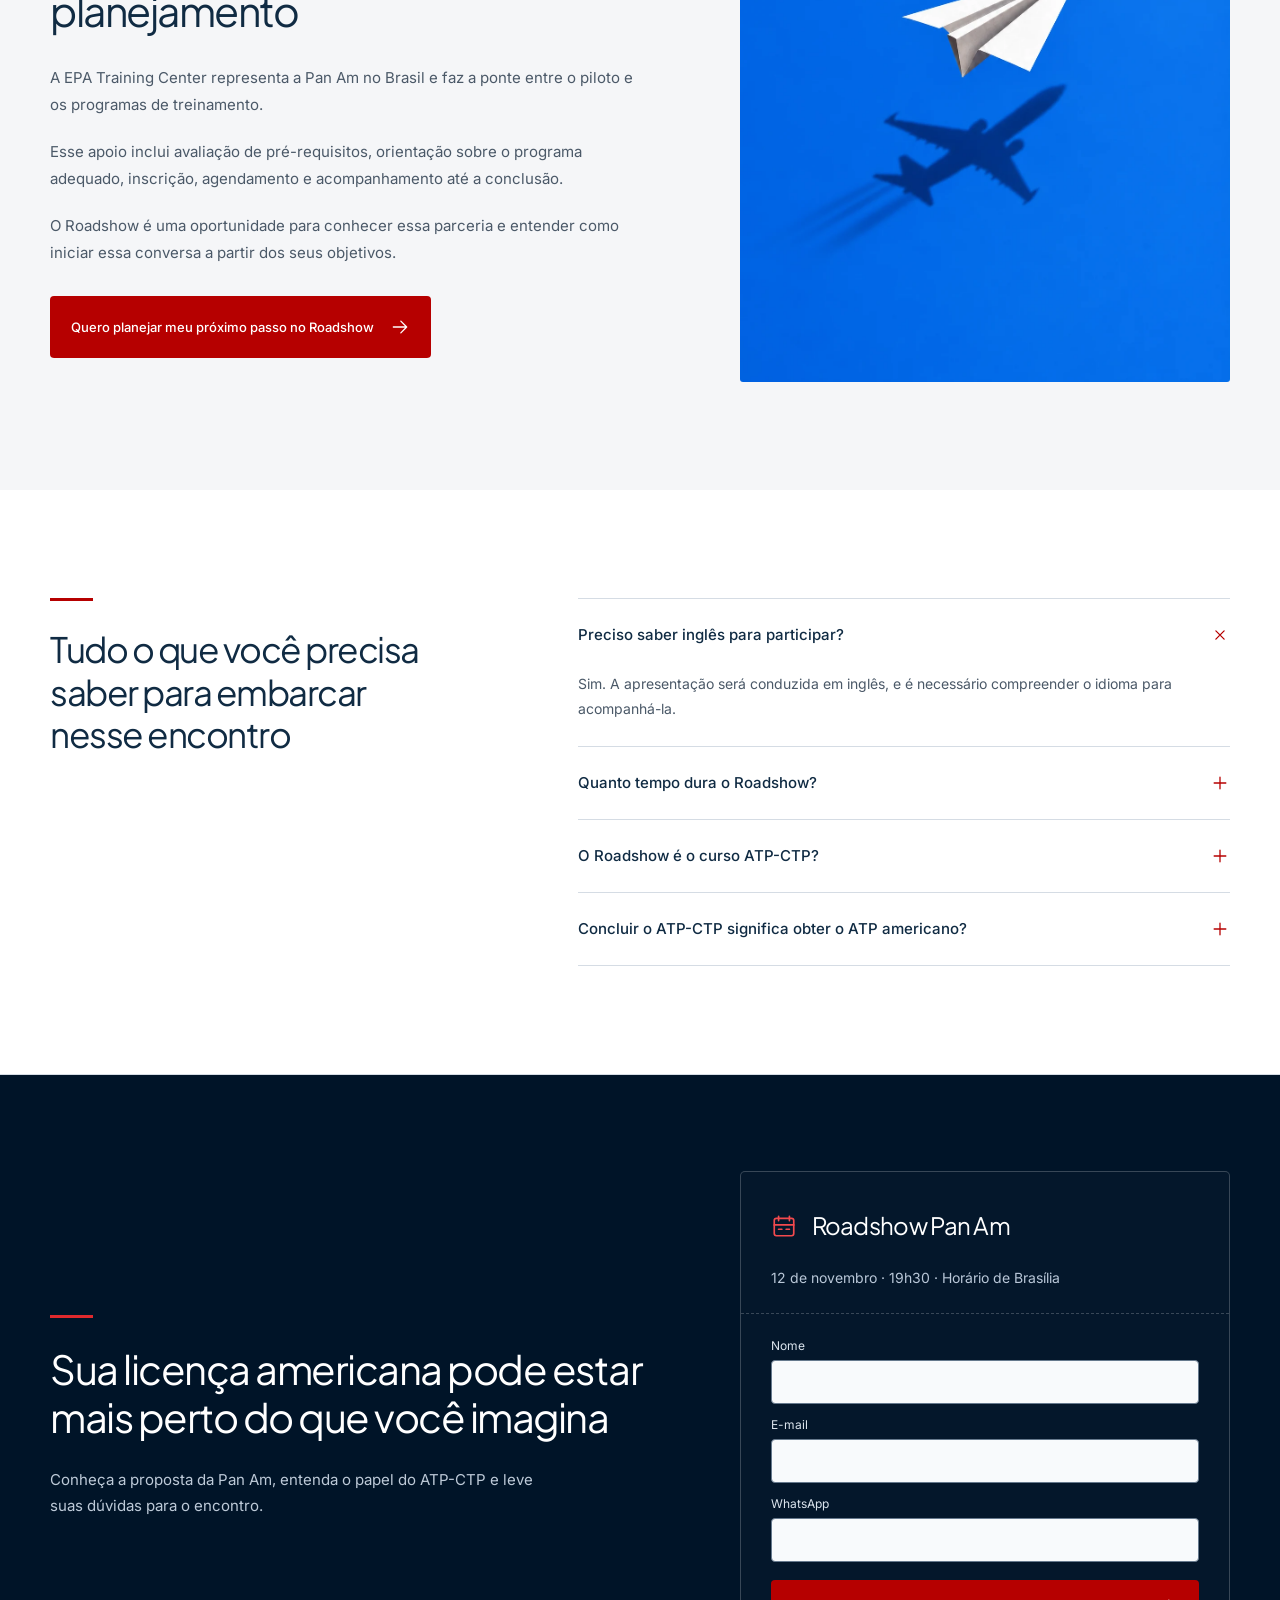
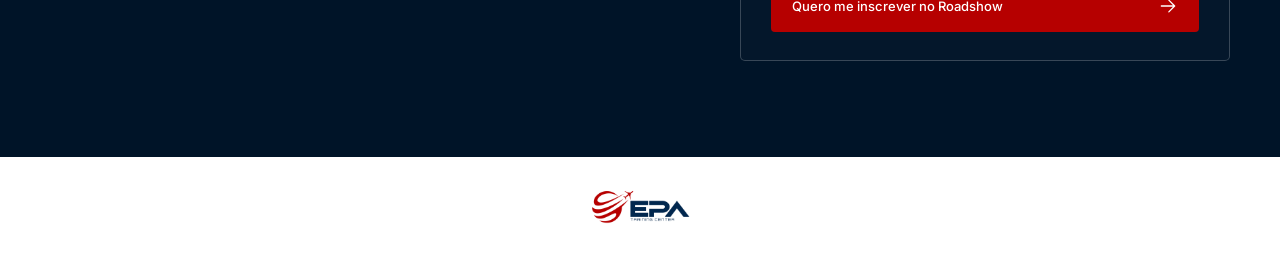
==== commit 3878b093: "Ajustar títulos da página de captação EPA" ====
--- a/roadshow.html
+++ b/roadshow.html
@@ -5,8 +5,8 @@
   <meta name="viewport" content="width=device-width, initial-scale=1">
   <meta name="theme-color" content="#001a37">
   <title>Roadshow Pan Am | EPA Training Center</title>
-  <meta name="description" content="Entenda o caminho para o ATP-CTP americano com a Pan Am. 12 de novembro · 19h30 às 21h · Horário de Brasília.">
-  <meta property="og:title" content="Entenda o caminho para o ATP-CTP americano com a Pan Am">
+  <meta name="description" content="Entenda o caminho para o ATP-CTP com a Pan Am. 12 de novembro · 19h30 às 21h · Horário de Brasília.">
+  <meta property="og:title" content="Entenda o caminho para o ATP-CTP com a Pan Am">
   <meta property="og:description" content="12 de novembro · 19h30 às 21h · Horário de Brasília">
   <meta property="og:type" content="website">
   <meta property="og:url" content="https://prorpevee-cmyk.github.io/epa-quiz-pan-am/roadshow.html">
@@ -29,7 +29,7 @@
       <div class="container hero-inner">
         <div class="hero-copy">
           <img class="brand brand-light" src="epa-logo-white-preview.png" alt="EPA Training Center" width="380" height="150">
-          <h1 id="headline">Entenda o caminho para o <span><span class="nowrap">ATP-CTP</span> americano</span> com a <span class="nowrap">Pan Am</span></h1>
+          <h1 id="headline">Entenda o caminho para o <span class="nowrap">ATP-CTP</span> com a <span class="nowrap">Pan Am</span></h1>
           <p class="hero-description">Conheça o curso ATP-CTP, descubra como ele se encaixa nos seus planos de carreira e participe de uma sessão de perguntas e respostas sobre essa etapa da sua formação.</p>
           <p class="event-date"><svg class="icon"><use href="#calendar"/></svg><span>12 de novembro · 19h30 às 21h · Horário de Brasília</span></p>
           <form class="lead-form" id="inscricao" action="https://docs.google.com/forms/u/0/d/e/1FAIpQLSd_mEWwelUxUO0WeDU6Z1JNlZEQGnNBs6kuzPzQzsU3xW4K5w/formResponse" method="POST" accept-charset="UTF-8" aria-label="Inscrição no Roadshow Pan Am">
@@ -112,7 +112,7 @@
     </div></section>
 
     <section class="closing section" aria-labelledby="closing-title"><div class="container closing-layout">
-      <div class="closing-copy"><div class="red-line" aria-hidden="true"></div><h2 id="closing-title">Sua licença de piloto americano pode estar mais perto do que você imagina</h2><p>Conheça a proposta da Pan Am, entenda o papel do ATP-CTP e leve suas dúvidas para o encontro.</p></div>
+      <div class="closing-copy"><div class="red-line" aria-hidden="true"></div><h2 id="closing-title">Sua licença americana pode estar mais perto do que você imagina</h2><p>Conheça a proposta da Pan Am, entenda o papel do ATP-CTP e leve suas dúvidas para o encontro.</p></div>
       <div class="ticket"><div class="ticket-top"><svg class="icon"><use href="#calendar"/></svg><h3>Roadshow Pan Am</h3></div><p class="ticket-date">12 de novembro · 19h30 · Horário de Brasília</p><div class="ticket-perforation" aria-hidden="true"></div><form class="lead-form" id="inscricao-final" action="https://docs.google.com/forms/u/0/d/e/1FAIpQLSd_mEWwelUxUO0WeDU6Z1JNlZEQGnNBs6kuzPzQzsU3xW4K5w/formResponse" method="POST" accept-charset="UTF-8" aria-label="Inscrição no Roadshow Pan Am">
             <div class="form-field form-name"><label for="nome-fim">Nome</label><input id="nome-fim" name="entry.109192191" type="text" autocomplete="name" required maxlength="120"></div>
             <div class="form-field"><label for="email-fim">E-mail</label><input id="email-fim" name="entry.820249664" type="email" autocomplete="email" required maxlength="254"></div>
